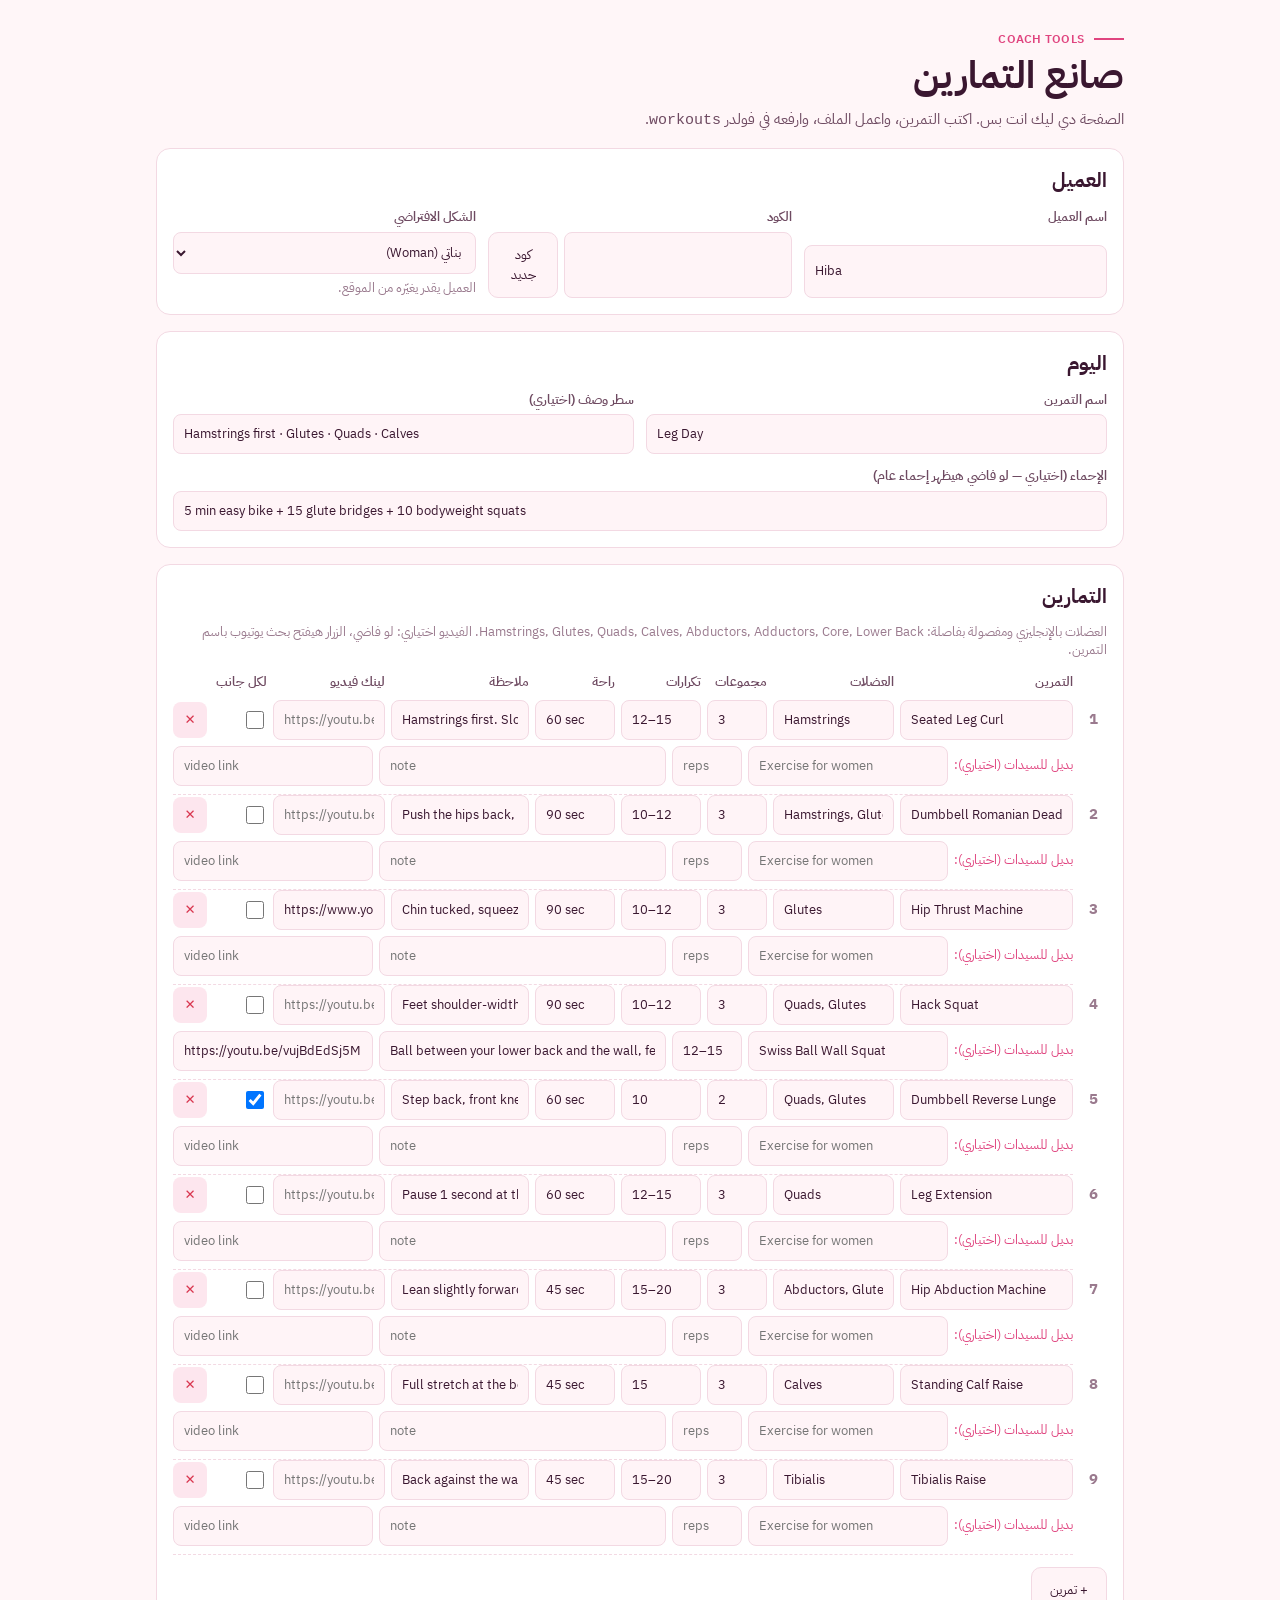
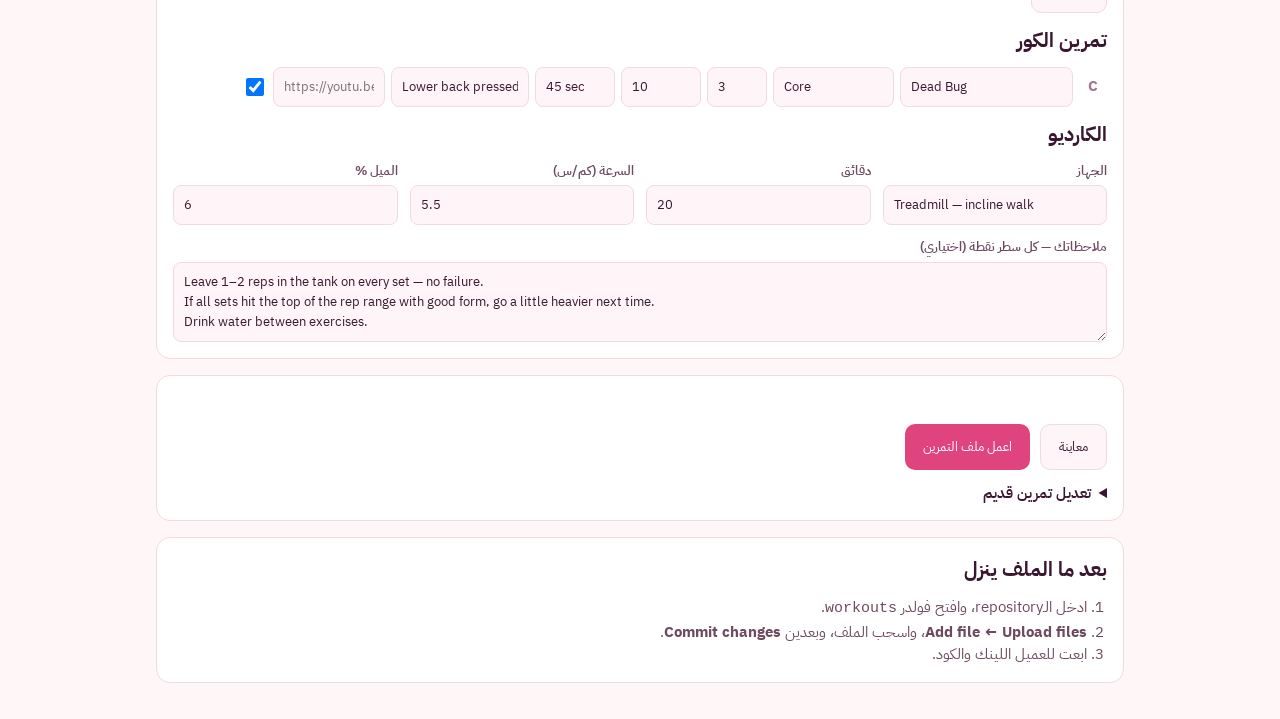
==== admin.html @ 8430bafe "Add files via upload" ====
<!DOCTYPE html>
<html lang="ar" dir="rtl" data-g="m">
<head>
<meta charset="utf-8">
<meta name="viewport" content="width=device-width, initial-scale=1">
<meta name="robots" content="noindex, nofollow">
<title>Workout Maker</title>
<link rel="icon" type="image/png" href="assets/favicon.png">
<link rel="preconnect" href="https://fonts.googleapis.com">
<link rel="preconnect" href="https://fonts.gstatic.com" crossorigin>
<link href="https://fonts.googleapis.com/css2?family=Barlow+Condensed:wght@600;700&family=IBM+Plex+Sans:wght@400;500;600;700&family=IBM+Plex+Mono:wght@500;600&family=IBM+Plex+Sans+Arabic:wght@400;600;700&family=Poppins:wght@400;600;700;800&display=swap" rel="stylesheet">
<link rel="stylesheet" href="assets/style.css?v=4">
<style>
  body{-webkit-user-select:auto;user-select:auto;font-family:"IBM Plex Sans Arabic",var(--body)}
  .adm{max-width:1000px;margin:0 auto;padding:24px 16px 40px;display:grid;gap:16px}
  .adm h1{font-size:38px;font-family:"IBM Plex Sans Arabic",sans-serif}
  .box{background:var(--card);border:1px solid var(--line);border-radius:14px;padding:16px;display:grid;gap:12px}
  .box h2{font-size:20px;font-family:"IBM Plex Sans Arabic",sans-serif;text-transform:none}
  .grid{display:grid;grid-template-columns:repeat(auto-fit,minmax(200px,1fr));gap:12px}
  .row{display:grid;gap:5px}
  .row label,.th{font-weight:600;font-size:13px;color:var(--ink2)}
  input,select,textarea{font:14px/1.4 inherit;font-family:inherit;padding:9px 10px;border:1px solid var(--line);border-radius:8px;background:var(--card2);color:var(--ink);width:100%;min-width:0}
  .ltr{direction:ltr;text-align:left}
  .mono{font-family:"IBM Plex Mono",monospace;letter-spacing:.05em}
  .tbl{display:grid;gap:8px;overflow-x:auto}
  .er{display:grid;grid-template-columns:28px 2fr 1.4fr 60px 80px 80px 1.6fr 1.3fr 54px 34px;gap:6px;align-items:center;min-width:920px}
  .er .alt{grid-column:2 / -1;display:grid;grid-template-columns:auto 1.4fr 70px 2fr 1.4fr;gap:6px;align-items:center;font-size:12.5px;color:var(--accent);padding-bottom:8px;border-bottom:1px dashed var(--line)}
  .er .n{font-weight:700;color:var(--muted);text-align:center}
  .er input[type=checkbox]{width:18px;height:18px}
  .del{border:0;background:var(--soft);color:var(--bad);border-radius:8px;height:36px;cursor:pointer;font-weight:700}
  .btn{border:0;border-radius:10px;background:var(--accent);color:#fff;font:700 15px/1 inherit;font-family:inherit;padding:12px 18px;cursor:pointer}
  .btn.alt{background:var(--card2);color:var(--ink);border:1px solid var(--line)}
  .btns{display:flex;flex-wrap:wrap;gap:10px}
  .out{background:var(--soft);border-radius:10px;padding:14px;display:none;gap:6px}
  .out code{font-family:"IBM Plex Mono",monospace;direction:ltr;display:inline-block;background:var(--card);padding:2px 8px;border-radius:5px}
  .err{color:var(--bad);font-weight:600;min-height:20px}
  ol{margin:0;padding-inline-start:20px;color:var(--ink2)}
  small{color:var(--muted)}
</style>
</head>
<body>
<div class="adm">
  <div><span class="role">Coach tools</span><h1>صانع التمارين</h1><p style="margin:4px 0 0;color:var(--ink2)">الصفحة دي ليك انت بس. اكتب التمرين، واعمل الملف، وارفعه في فولدر <code class="ltr">workouts</code>.</p></div>

  <div class="box">
    <h2>العميل</h2>
    <div class="grid">
      <div class="row"><label for="client">اسم العميل</label><input id="client" class="ltr" value="Hiba"></div>
      <div class="row"><label for="code">الكود</label><div style="display:flex;gap:6px"><input id="code" class="ltr mono"><button class="btn alt" id="gen" type="button">كود جديد</button></div></div>
      <div class="row"><label for="gender">الشكل الافتراضي</label><select id="gender"><option value="f">بناتي (Woman)</option><option value="m">رجالي (Man)</option></select><small>العميل يقدر يغيّره من الموقع.</small></div>
    </div>
  </div>

  <div class="box">
    <h2>اليوم</h2>
    <div class="grid">
      <div class="row"><label for="title">اسم التمرين</label><input id="title" class="ltr" value="Leg Day"></div>
      <div class="row"><label for="subtitle">سطر وصف (اختياري)</label><input id="subtitle" class="ltr" value="Hamstrings first · Glutes · Quads · Calves"></div>
    </div>
    <div class="row"><label for="warmup">الإحماء (اختياري — لو فاضي هيظهر إحماء عام)</label><input id="warmup" class="ltr" value="5 min easy bike + 15 glute bridges + 10 bodyweight squats"></div>
  </div>

  <div class="box">
    <h2>التمارين</h2>
    <small>العضلات بالإنجليزي ومفصولة بفاصلة: Hamstrings, Glutes, Quads, Calves, Abductors, Adductors, Core, Lower Back. الفيديو اختياري: لو فاضي، الزرار هيفتح بحث يوتيوب باسم التمرين.</small>
    <div class="tbl">
      <div class="er th"><span></span><span>التمرين</span><span>العضلات</span><span>مجموعات</span><span>تكرارات</span><span>راحة</span><span>ملاحظة</span><span>لينك فيديو</span><span>لكل جانب</span><span></span></div>
      <div id="rows"></div>
    </div>
    <div><button class="btn alt" id="add" type="button">+ تمرين</button></div>
    <h2>تمرين الكور</h2>
    <div class="tbl"><div id="corerow"></div></div>
    <h2>الكارديو</h2>
    <div class="grid">
      <div class="row"><label for="cm">الجهاز</label><input id="cm" class="ltr" value="Treadmill — incline walk"></div>
      <div class="row"><label for="cmin">دقائق</label><input id="cmin" class="ltr" value="20"></div>
      <div class="row"><label for="cs">السرعة (كم/س)</label><input id="cs" class="ltr" value="5.5"></div>
      <div class="row"><label for="ci">الميل %</label><input id="ci" class="ltr" value="6"></div>
    </div>
    <div class="row"><label for="notes">ملاحظاتك — كل سطر نقطة (اختياري)</label><textarea id="notes" rows="3" class="ltr">Leave 1–2 reps in the tank on every set — no failure.
If all sets hit the top of the rep range with good form, go a little heavier next time.
Drink water between exercises.</textarea></div>
  </div>

  <div class="box">
    <div class="err" id="err" role="alert"></div>
    <div class="btns"><button class="btn alt" id="preview" type="button">معاينة</button><button class="btn" id="make" type="button">اعمل ملف التمرين</button></div>
    <div class="out" id="out"></div>
    <details><summary style="cursor:pointer;font-weight:600">تعديل تمرين قديم</summary>
      <div class="grid" style="margin-top:10px"><div class="row"><label for="oldcode">كود العميل</label><input id="oldcode" class="ltr mono"></div>
      <div class="row"><label for="oldfile">ملف التمرين (.json)</label><input type="file" id="oldfile" accept=".json"></div></div>
      <small>اختار الملف واكتب الكود، وهيتملا الفورم بالتمرين القديم.</small>
    </details>
  </div>

  <div class="box"><h2>بعد ما الملف ينزل</h2>
    <ol><li>ادخل الـrepository، وافتح فولدر <code class="ltr">workouts</code>.</li><li><b>Add file ← Upload files</b>، واسحب الملف، وبعدين <b>Commit changes</b>.</li><li>ابعت للعميل اللينك والكود.</li></ol></div>
</div>
<main id="workout" hidden></main>
<div id="restpill" hidden><span>Rest</span><b>1:00</b><button type="button">Skip</button></div>

<script src="assets/config.js?v=4"></script>
<script src="assets/i18n.js?v=4"></script>
<script src="assets/crypto.js?v=4"></script>
<script src="assets/anatomy.js?v=4"></script>
<script src="assets/workout.js?v=4"></script>
<script>
(function () {
  const $ = id => document.getElementById(id);
  const TEMPLATE = [
    ["Seated Leg Curl", "Hamstrings", 3, "12–15", "60 sec", "Hamstrings first. Slow 3-second lowering, toes pointed up.", "", false],
    ["Dumbbell Romanian Deadlift", "Hamstrings, Glutes", 3, "10–12", "90 sec", "Push the hips back, dumbbells close to the legs, back flat.", "", false],
    ["Hip Thrust Machine", "Glutes", 3, "10–12", "90 sec", "Chin tucked, squeeze the glutes 2 seconds at the top.", "https://www.youtube.com/shorts/CO3V68I7CbE?feature=share", false],
    ["Hack Squat", "Quads, Glutes", 3, "10–12", "90 sec", "Feet shoulder-width, go as deep as you control. (Replaces the leg press.)", "", false, ["Swiss Ball Wall Squat", "12–15", "Ball between your lower back and the wall, feet a little forward. Sit down to knee level, push up through the heels.", "https://youtu.be/vujBdEdSj5M"]],
    ["Dumbbell Reverse Lunge", "Quads, Glutes", 2, "10", "60 sec", "Step back, front knee over the foot. Reps per leg.", "", true],
    ["Leg Extension", "Quads", 3, "12–15", "60 sec", "Pause 1 second at the top.", "", false],
    ["Hip Abduction Machine", "Abductors, Glutes", 3, "15–20", "45 sec", "Lean slightly forward, push the knees out and hold 1 second.", "", false],
    ["Standing Calf Raise", "Calves", 3, "15", "45 sec", "Full stretch at the bottom, pause at the top.", "", false],
    ["Tibialis Raise", "Tibialis", 3, "15–20", "45 sec", "Back against the wall, heels about a foot forward. Lift the toes as high as you can, lower slowly.", "", false]
  ];
  const CORE = ["Dead Bug", "Core", 3, "10", "45 sec", "Lower back pressed into the floor. Reps per side.", "", true];
  const rowHTML = (r, i, core) => `<div class="er" data-core="${core ? 1 : 0}"><span class="n">${core ? "C" : i + 1}</span>
    <input class="ltr f-name" value="${r[0] || ""}" placeholder="Exercise"><input class="ltr f-mus" value="${r[1] || ""}" placeholder="Hamstrings">
    <input class="ltr f-sets" value="${r[2] || ""}"><input class="ltr f-reps" value="${r[3] || ""}"><input class="ltr f-rest" value="${r[4] || ""}">
    <input class="ltr f-note" value="${(r[5] || "").replace(/"/g, "&quot;")}"><input class="ltr f-vid" value="${r[6] || ""}" placeholder="https://youtu.be/…">
    <input type="checkbox" class="f-side" ${r[7] ? "checked" : ""}>${core ? "<span></span>" : `<button class="del" type="button" aria-label="حذف">✕</button>`}
    ${core ? "" : `<div class="alt"><span>بديل للسيدات (اختياري):</span><input class="ltr a-name" value="${(r[8] && r[8][0]) || ""}" placeholder="Exercise for women"><input class="ltr a-reps" value="${(r[8] && r[8][1]) || ""}" placeholder="reps"><input class="ltr a-note" value="${((r[8] && r[8][2]) || "").replace(/"/g, "&quot;")}" placeholder="note"><input class="ltr a-vid" value="${(r[8] && r[8][3]) || ""}" placeholder="video link"></div>`}</div>`;
  function fill(rows, core) {
    $("rows").innerHTML = rows.map((r, i) => rowHTML(r, i)).join("");
    $("corerow").innerHTML = rowHTML(core, 0, true);
    renum();
  }
  function renum() { [...$("rows").children].forEach((el, i) => el.querySelector(".n").textContent = i + 1); }
  $("rows").addEventListener("click", e => { if (e.target.classList.contains("del")) { e.target.closest(".er").remove(); renum(); } });
  $("add").addEventListener("click", () => { $("rows").insertAdjacentHTML("beforeend", rowHTML(["", "", 3, "10–12", "60 sec", "", "", false], 0)); renum(); });
  const readRow = el => ({ name: el.querySelector(".f-name").value.trim(), muscles: el.querySelector(".f-mus").value.split(",").map(s => s.trim()).filter(Boolean),
    sets: +el.querySelector(".f-sets").value || 0, reps: el.querySelector(".f-reps").value.trim(), rest: el.querySelector(".f-rest").value.trim(),
    note: el.querySelector(".f-note").value.trim(), video: el.querySelector(".f-vid").value.trim(), perSide: el.querySelector(".f-side").checked,
    ...(el.querySelector(".a-name") && el.querySelector(".a-name").value.trim() ? { alt: { f: { name: el.querySelector(".a-name").value.trim(), reps: el.querySelector(".a-reps").value.trim(),
      note: el.querySelector(".a-note").value.trim(), video: el.querySelector(".a-vid").value.trim() } } } : {}) });
  function build() {
    const ex = [...$("rows").children].map(readRow).filter(e => e.name);
    const c = readRow($("corerow").firstElementChild);
    if (!$("client").value.trim()) { $("err").textContent = "اكتب اسم العميل."; return null; }
    if (!ex.length) { $("err").textContent = "ضيف تمرين واحد على الأقل."; return null; }
    $("err").textContent = "";
    return { client: $("client").value.trim(), gender: $("gender").value, title: $("title").value.trim(), subtitle: $("subtitle").value.trim(), warmup: $("warmup").value.trim(),
      exercises: ex, core: c.name ? c : null,
      cardio: $("cmin").value.trim() ? { machine: $("cm").value.trim(), minutes: $("cmin").value.trim(), speed: $("cs").value.trim(), incline: $("ci").value.trim() } : null,
      notes: $("notes").value.split("\n").map(s => s.trim()).filter(Boolean), made: new Date().toISOString().slice(0, 10) };
  }
  $("gen").addEventListener("click", () => {
    const abc = "ABCDEFGHJKMNPQRSTUVWXYZ23456789", r = crypto.getRandomValues(new Uint8Array(6));
    const base = ($("client").value || "CLIENT").toUpperCase().replace(/[^A-Z0-9]/g, "").slice(0, 10) || "CLIENT";
    $("code").value = base + "-" + [...r].map(x => abc[x % abc.length]).join("");
  });
  $("gender").addEventListener("change", () => document.documentElement.dataset.g = $("gender").value);
  $("preview").addEventListener("click", () => { const W = build(); if (!W) return; const m = $("workout"); m.hidden = false;
    document.documentElement.dataset.g = W.gender;
    Workout.render(m, W, "preview-" + Date.now(), W.gender, () => { m.hidden = true; m.innerHTML = ""; window.scrollTo({ top: 0 }); }); m.scrollIntoView({ behavior: "smooth" }); });
  $("make").addEventListener("click", async () => {
    const W = build(); if (!W) return;
    const code = Vault.normCode($("code").value);
    if (code.length < 6) { $("err").textContent = "الكود لازم يكون 6 حروف/أرقام على الأقل. دوس «كود جديد»."; return; }
    $("code").value = code;
    const id = await Vault.reportId(code), file = await Vault.encryptReport(code, W);
    const a = document.createElement("a"); a.href = URL.createObjectURL(new Blob([JSON.stringify(file)], { type: "application/json" })); a.download = id + ".json";
    document.body.appendChild(a); a.click(); a.remove();
    $("out").style.display = "grid";
    $("out").innerHTML = `<b>الملف نزل: <code>${id}.json</code></b><span>ارفعه في فولدر <code>workouts</code>، وابعت لـ${W.client} الكود: <code>${code}</code></span>`;
  });
  $("oldfile").addEventListener("change", async () => {
    const f = $("oldfile").files[0], code = Vault.normCode($("oldcode").value); if (!f) return;
    try { const W = await Vault.decryptReport(code, JSON.parse(await f.text()));
      $("client").value = W.client; $("code").value = code; $("gender").value = W.gender || "f"; $("title").value = W.title || ""; $("subtitle").value = W.subtitle || ""; $("warmup").value = W.warmup || "";
      const toRow = e => [e.name, (e.muscles || []).join(", "), e.sets, e.reps, e.rest, e.note, e.video, e.perSide, e.alt && e.alt.f ? [e.alt.f.name, e.alt.f.reps, e.alt.f.note, e.alt.f.video] : null];
      fill(W.exercises.map(toRow), W.core ? toRow(W.core) : ["", "", "", "", "", "", "", false]);
      if (W.cardio) { $("cm").value = W.cardio.machine || ""; $("cmin").value = W.cardio.minutes || ""; $("cs").value = W.cardio.speed || ""; $("ci").value = W.cardio.incline || ""; }
      $("notes").value = (W.notes || []).join("\n"); $("err").textContent = "";
    } catch (e) { $("err").textContent = "الكود مش مطابق للملف ده."; }
  });
  fill(TEMPLATE, CORE);
  document.documentElement.dataset.g = $("gender").value;
})();
</script>
</body>
</html>
---- assets/style.css ----
/* Layout idea: phone-first gym companion. Two committed visual worlds chosen by the client:
   "m" = night-gym steel with an electric accent, "f" = soft blush with rose and lavender. */
[hidden]{display:none!important}
:root,[data-g="m"]{
  color-scheme: dark;
  --bg:#0a1019; --bg2:#101a29; --card:#131d2c; --card2:#182437; --ink:#eef2f7; --ink2:#b4c1d2; --muted:#7f90a6; --line:#24324a;
  --accent:#3b8cff; --accent2:#ff6b35; --accent-ink:#fff; --soft:#1b2a42; --good:#36d07a; --bad:#ff6b6b;
  --muscle:#ff5a36; --muscle2:#ffb36b; --sil:#22314a; --silline:#34476a;
  --radius:14px; --display:"Barlow Condensed","IBM Plex Sans Arabic","Noto Sans Devanagari","Arial Narrow",sans-serif;
  --body:"IBM Plex Sans","IBM Plex Sans Arabic","Noto Sans Devanagari",system-ui,sans-serif; --dispw:700; --disptr:uppercase;
  --hero:radial-gradient(900px 420px at 90% -10%,#1d3f73 0%,transparent 60%),linear-gradient(180deg,#0b1626,#0f1d33);
}
[data-g="f"]{
  color-scheme: light;
  --bg:#fff6f8; --bg2:#ffeef3; --card:#ffffff; --card2:#fff4f7; --ink:#3a1730; --ink2:#6e4a61; --muted:#9a7a8e; --line:#f3d9e3;
  --accent:#e0447f; --accent2:#8f63ec; --accent-ink:#fff; --soft:#fde6ee; --good:#1f9d5b; --bad:#d9364f;
  --muscle:#ec4f8b; --muscle2:#b48cff; --sil:#f6dfe8; --silline:#eac3d3;
  --radius:22px; --display:"Poppins","IBM Plex Sans Arabic","Noto Sans Devanagari",sans-serif;
  --body:"Poppins","IBM Plex Sans Arabic","Noto Sans Devanagari",system-ui,sans-serif; --dispw:700; --disptr:none;
  --hero:radial-gradient(700px 360px at 92% -20%,#ffd1e2 0%,transparent 62%),radial-gradient(600px 300px at 0% 120%,#e9dcff 0%,transparent 60%),linear-gradient(180deg,#fff0f5,#fff7fa);
}
*{box-sizing:border-box}
html,body{margin:0}
body{background:var(--bg);color:var(--ink);font:15px/1.5 var(--body);-webkit-font-smoothing:antialiased;-webkit-user-select:none;user-select:none;-webkit-touch-callout:none;transition:background .3s,color .3s}
input{-webkit-user-select:text;user-select:text}
h1,h2,h3{font-family:var(--display);margin:0;text-wrap:balance}
button{font-family:inherit}
button:focus-visible,a:focus-visible,input:focus-visible{outline:2px solid var(--accent);outline-offset:2px}
html[lang="ar"] body{font-family:"IBM Plex Sans Arabic",var(--body)}
html[lang="hi"] body{font-family:"Noto Sans Devanagari",var(--body)}
html[lang="ar"] h1:not(.word),html[lang="ar"] h2,html[lang="ar"] h3{font-family:"IBM Plex Sans Arabic",sans-serif;text-transform:none}
html[lang="hi"] h1:not(.word),html[lang="hi"] h2,html[lang="hi"] h3{font-family:"Noto Sans Devanagari",sans-serif;text-transform:none}
@media print{body *{display:none!important}}

/* ---------- top band ---------- */
.band{background:var(--hero);position:relative;overflow:hidden}
[data-g="m"] .band::before{content:"";position:absolute;inset:0;background:repeating-linear-gradient(115deg,transparent 0 46px,rgba(255,255,255,.025) 46px 48px);pointer-events:none}
[data-g="f"] .band::before{content:"";position:absolute;inset:0;background-image:radial-gradient(circle at 1px 1px,rgba(224,68,127,.12) 1.2px,transparent 0);background-size:22px 22px;pointer-events:none}
.bar-top{position:relative;max-width:1100px;margin:0 auto;padding:14px 18px 0;display:flex;justify-content:space-between;align-items:center;gap:10px;z-index:30}
.pills{display:flex;gap:8px;align-items:center}
.pill{display:inline-flex;align-items:center;gap:7px;border:1px solid var(--line);background:color-mix(in srgb,var(--card) 70%,transparent);color:var(--ink);border-radius:999px;padding:8px 12px;font:600 13px/1 var(--body);cursor:pointer}
.langwrap{position:relative}
.langmenu{position:absolute;inset-inline-end:0;top:calc(100% + 8px);min-width:170px;background:var(--card);border:1px solid var(--line);border-radius:12px;box-shadow:0 14px 40px rgba(0,0,0,.25);padding:6px;display:grid;gap:2px}
.langmenu button{border:0;background:transparent;text-align:start;padding:10px 12px;border-radius:8px;font:500 15px/1.2 var(--body);color:var(--ink);cursor:pointer}
.langmenu button:hover,.langmenu button:focus-visible{background:var(--soft);outline:none}
.langmenu button[aria-checked="true"]{color:var(--accent);font-weight:700}
.band-in{position:relative;max-width:1100px;margin:0 auto;padding:22px 18px 34px;display:grid;grid-template-columns:1fr 1fr;gap:30px;align-items:center}
.band-in>*{min-width:0}
.role{display:inline-flex;align-items:center;gap:10px;font:600 12px/1 "IBM Plex Mono",monospace;letter-spacing:.3em;text-transform:uppercase;color:var(--accent)}
.role::before{content:"";width:30px;height:2px;background:var(--accent)}
.word{font-family:"Barlow Condensed","Arial Narrow",sans-serif;font-weight:700;line-height:.84;text-transform:uppercase;font-size:clamp(58px,10vw,118px);margin:8px 0 10px}
[data-g="f"] .word{font-family:"Poppins",sans-serif;font-weight:800;line-height:.9;font-size:clamp(46px,8vw,96px);letter-spacing:-.02em}
.word .solid{display:block;color:var(--ink)}
.word .outline{display:block;color:transparent;-webkit-text-stroke:2px var(--accent)}
[data-g="f"] .word .outline{-webkit-text-stroke:0;background:linear-gradient(90deg,var(--accent),var(--accent2));-webkit-background-clip:text;background-clip:text}
.tagline{color:var(--ink2);margin:0 0 14px;max-width:40ch}
.contact{display:flex;flex-wrap:wrap;gap:8px}
.contact a{display:inline-flex;align-items:center;gap:8px;padding:9px 14px;border-radius:999px;text-decoration:none;font:600 13.5px/1 var(--body);color:var(--ink);border:1px solid var(--line);background:color-mix(in srgb,var(--card) 60%,transparent)}
.contact .wa svg{color:#25d366}.contact .ig svg{color:#e1306c}

/* ---------- panel: gender (step 1) then code (step 2) ---------- */
.panel{background:color-mix(in srgb,var(--card) 88%,transparent);border:1px solid var(--line);border-radius:calc(var(--radius) + 4px);padding:20px;display:grid;gap:12px;grid-template-columns:minmax(0,1fr);box-shadow:0 18px 50px rgba(0,0,0,.12);backdrop-filter:blur(6px)}
.panel h2{font-size:26px;font-weight:var(--dispw);text-transform:var(--disptr)}
.panel p{margin:0;color:var(--ink2);font-size:14px}
.step{display:none}.step.on{display:grid;gap:12px}
.stepno{font:600 11.5px/1 "IBM Plex Mono",monospace;letter-spacing:.14em;text-transform:uppercase;color:var(--accent)}
html[lang="ar"] .stepno,html[lang="hi"] .stepno{letter-spacing:0;font-family:inherit}
.stephead{display:flex;justify-content:space-between;align-items:center;gap:8px;flex-wrap:wrap}
.chg{display:inline-flex;align-items:center;gap:6px;border:1px solid var(--line);background:var(--card2);color:var(--ink);border-radius:999px;padding:6px 11px;font:600 12.5px/1 var(--body);cursor:pointer}
.chg svg{color:var(--accent)}
.gpick{display:grid;grid-template-columns:1fr 1fr;gap:10px}
.gbtn{display:grid;justify-items:center;gap:6px;padding:16px 10px;border-radius:var(--radius);border:2px solid var(--line);background:var(--card2);color:var(--ink);font:700 16px/1 var(--body);cursor:pointer;transition:transform .15s,border-color .15s}
.gbtn svg{width:46px;height:46px}
.gbtn:hover{transform:translateY(-2px)}
.gbtn[aria-pressed="true"]{border-color:var(--accent);background:var(--soft)}
.gbtn.m svg{color:#3b8cff}.gbtn.f svg{color:#e0447f}
.search{display:flex;gap:8px;background:#fff;border-radius:12px;padding:6px;box-shadow:0 8px 24px rgba(0,0,0,.15);border:1px solid var(--line)}
.search input{flex:1;min-width:0;width:100%;border:0;outline:0;font:600 18px/1 "IBM Plex Mono",monospace;letter-spacing:.1em;text-transform:uppercase;padding:12px;color:#14111a;background:transparent}
.search input::placeholder{color:#9aa4b2;letter-spacing:.04em;font-weight:500;text-transform:none;font-family:var(--body);font-size:15px}
.search button{border:0;border-radius:9px;background:var(--accent);color:var(--accent-ink);font:700 15px/1 var(--body);padding:0 18px;cursor:pointer;display:inline-flex;align-items:center;gap:8px;white-space:nowrap}
[data-g="f"] .search button{background:linear-gradient(90deg,var(--accent),var(--accent2));border-radius:999px}
[data-g="f"] .search{border-radius:999px}
.search button[disabled]{opacity:.7}
.msg{min-height:20px;font-size:13.5px;color:var(--bad)}
.msg.ok{color:var(--good)}
.legal{display:flex;gap:10px;font-size:12px;color:var(--muted);border-top:1px dashed var(--line);padding-top:10px}

/* ---------- anatomy ---------- */
.anat{display:block;height:auto;overflow:visible}
.anat .sil path{fill:var(--sil);stroke:var(--silline);stroke-width:1.2}
.anat .mz path,.anat .mz rect{fill:color-mix(in srgb,var(--silline) 70%,var(--sil));stroke:var(--bg);stroke-width:1.4}
.anat .mz.on path,.anat .mz.on rect{fill:var(--muscle);filter:drop-shadow(0 0 6px color-mix(in srgb,var(--muscle) 55%,transparent))}
.anat .vlab{font:700 9px/1 "IBM Plex Mono",monospace;letter-spacing:.2em;fill:var(--muted);text-anchor:middle}
.anat.lg .mz.on path,.anat.lg .mz.on rect{animation:pulse 2.4s ease-in-out infinite}
@keyframes pulse{0%,100%{opacity:1}50%{opacity:.7}}
@media (prefers-reduced-motion:reduce){.anat .mz.on path,.anat .mz.on rect{animation:none}}

/* ---------- workout ---------- */
.wwrap{max-width:760px;margin:0 auto;padding:18px 16px 60px;display:grid;gap:14px}
.wtop{display:flex}
.ghost{border:1px solid var(--line);background:var(--card);color:var(--ink);border-radius:999px;padding:8px 14px;font:600 13px/1 var(--body);cursor:pointer}
.whero{background:var(--hero);border:1px solid var(--line);border-radius:calc(var(--radius) + 4px);padding:20px;display:grid;grid-template-columns:1.2fr 1fr;gap:12px;align-items:center;overflow:hidden}
.eyebrow{font:600 12px/1 "IBM Plex Mono",monospace;letter-spacing:.16em;text-transform:uppercase;color:var(--accent)}
html[lang="ar"] .eyebrow,html[lang="hi"] .eyebrow,html[lang="ar"] .role,html[lang="hi"] .role{letter-spacing:.02em;font-family:inherit}
.whero h1{font-size:clamp(40px,8vw,64px);font-weight:var(--dispw);text-transform:var(--disptr);line-height:.95;margin:8px 0 6px}
[data-g="f"] .whero h1{background:linear-gradient(90deg,var(--accent),var(--accent2));-webkit-background-clip:text;background-clip:text;color:transparent}
.wsub{margin:0 0 10px;color:var(--ink2)}
.tg{display:grid;gap:6px}.tg>span{font-size:12px;color:var(--muted);font-weight:600}
.chips{display:flex;flex-wrap:wrap;gap:6px}
.mchip{font:600 12px/1 var(--body);padding:6px 10px;border-radius:999px;background:color-mix(in srgb,var(--muscle) 16%,transparent);color:var(--muscle);border:1px solid color-mix(in srgb,var(--muscle) 35%,transparent)}
[data-g="m"] .mchip{color:#ff9a76}
.whero-fig{display:flex;justify-content:center;gap:2px}
.whero-fig .anat{width:120px}
.prog{position:sticky;top:0;z-index:15;background:color-mix(in srgb,var(--bg) 92%,transparent);backdrop-filter:blur(8px);padding:10px 2px;display:grid;gap:6px}
.prog .bar{height:10px;border-radius:99px;background:var(--line);overflow:hidden}
.prog .bar i{display:block;height:100%;width:0;border-radius:99px;background:linear-gradient(90deg,var(--accent),var(--accent2));transition:width .3s}
.prog span{font:600 13px/1 var(--body);color:var(--ink2)}
.prog.full span{color:var(--good)}
.warm{display:flex;gap:12px;align-items:flex-start;background:var(--card);border:1px solid var(--line);border-radius:var(--radius);padding:14px 16px}
.warm h3{font-size:19px}.warm p{margin:2px 0 0;color:var(--ink2);font-size:14px}
.wic{font-size:26px;line-height:1}
.exlist{display:grid;gap:14px}
.ex{background:var(--card);border:1px solid var(--line);border-radius:var(--radius);padding:16px;display:grid;gap:12px;position:relative;overflow:hidden}
[data-g="f"] .ex{box-shadow:0 10px 30px rgba(224,68,127,.08)}
.ex.corecard{border-color:color-mix(in srgb,var(--accent2) 45%,var(--line))}
.exhead{display:grid;grid-template-columns:auto 1fr auto;gap:12px;align-items:center}
.exnum{font:700 40px/1 var(--display);color:transparent;-webkit-text-stroke:1.5px var(--accent);min-width:48px}
[data-g="f"] .exnum{-webkit-text-stroke:0;color:var(--accent);opacity:.9;font-size:34px}
.exkind{font:600 11px/1 "IBM Plex Mono",monospace;letter-spacing:.14em;text-transform:uppercase;color:var(--muted)}
html[lang="ar"] .exkind,html[lang="hi"] .exkind{letter-spacing:0;font-family:inherit}
.ex h3{font-size:22px;font-weight:var(--dispw);text-transform:var(--disptr);margin:4px 0 6px;line-height:1.1}
[data-g="f"] .ex h3{font-size:19px}
.exfig{display:flex;gap:0}
.exfig .anat{width:54px}
.badges{display:flex;flex-wrap:wrap;gap:8px;align-items:center}
.bd{display:inline-flex;align-items:baseline;gap:6px;background:var(--card2);border:1px solid var(--line);border-radius:10px;padding:7px 10px;font-size:12.5px;color:var(--ink2)}
.bd b{font:700 17px/1 var(--display);color:var(--ink)}
.vid{display:inline-flex;align-items:center;gap:6px;text-decoration:none;font:700 13px/1 var(--body);color:var(--ink);background:var(--card2);border:1px solid var(--line);border-radius:10px;padding:7px 12px;margin-inline-start:auto}
.cue{margin:0;font-size:13.5px;color:var(--ink2);border-inline-start:3px solid var(--accent);padding-inline-start:10px}
.lastline{margin:0;font-size:13px;color:var(--muted)}
.lastline b{color:var(--accent);font-weight:700}
.sets{display:grid;gap:8px}
.srow{display:grid;grid-template-columns:28px 1fr auto 1fr 44px;gap:8px;align-items:center;padding:6px;border-radius:12px;background:var(--card2);border:1px solid transparent;transition:background .2s,border-color .2s}
.srow.done{border-color:color-mix(in srgb,var(--good) 55%,transparent);background:color-mix(in srgb,var(--good) 10%,var(--card2))}
.sn{font:700 15px/1 var(--display);color:var(--muted);text-align:center}
.fld{display:flex;align-items:center;gap:6px;background:var(--card);border:1px solid var(--line);border-radius:10px;padding:0 10px}
.fld input{width:100%;min-width:0;border:0;outline:0;background:transparent;color:var(--ink);font:700 18px/1 var(--body);padding:10px 0;text-align:center}
.fld input::placeholder{color:var(--muted);font-weight:500;opacity:.8}
.fld em{font-style:normal;font-size:11.5px;color:var(--muted)}
.x{color:var(--muted)}
.tick{width:44px;height:44px;border-radius:12px;border:2px solid var(--line);background:var(--card);color:transparent;cursor:pointer;display:grid;place-items:center;transition:all .15s}
.tick[aria-pressed="true"]{background:var(--good);border-color:var(--good);color:#fff}
.exfoot{display:flex;justify-content:space-between;align-items:center;gap:8px;flex-wrap:wrap}
.restbtn{border:1px dashed var(--line);background:transparent;color:var(--ink2);border-radius:999px;padding:7px 12px;font:600 13px/1 var(--body);cursor:pointer}
.cmp{font:700 13px/1 var(--body)}.cmp.up{color:var(--good)}.cmp.down{color:var(--bad)}.cmp.eq{color:var(--muted)}
.cardio{position:relative;overflow:hidden;border-radius:var(--radius);padding:18px;display:grid;gap:12px;color:#fff;background:linear-gradient(120deg,#1a2e4f,#ff6b35 140%)}
[data-g="f"] .cardio{background:linear-gradient(120deg,#e0447f,#8f63ec)}
.cardio .exkind{color:rgba(255,255,255,.75)}
.cardio h3{font-size:24px;text-transform:var(--disptr)}
.cdhead{display:flex;justify-content:space-between;align-items:center;gap:10px}
.cdstats{display:flex;gap:10px;flex-wrap:wrap;position:relative;z-index:1}
.cdstats div{background:rgba(255,255,255,.14);border:1px solid rgba(255,255,255,.22);border-radius:12px;padding:10px 14px;display:grid;min-width:92px}
.cdstats b{font:700 32px/1 "Barlow Condensed",sans-serif}
.cdstats span{font-size:12px;opacity:.85}.cdstats em{font-style:normal;font-size:11px;opacity:.7;text-transform:uppercase;letter-spacing:.08em}
.tread{position:absolute;inset-inline-end:14px;bottom:10px;width:120px;color:rgba(255,255,255,.22);opacity:.6}
.tick.big{flex:none;width:52px;height:52px;border-color:rgba(255,255,255,.5);background:rgba(255,255,255,.12)}
.cardio.done{outline:3px solid var(--good)}
.cnotes{background:var(--card);border:1px solid var(--line);border-radius:var(--radius);padding:14px 16px}
.cnotes ul{margin:6px 0 0;padding-inline-start:18px;color:var(--ink2)}
.savebar{display:grid;gap:8px}
.savebtn{border:0;border-radius:14px;padding:16px;font:700 17px/1 var(--body);color:var(--accent-ink);background:linear-gradient(90deg,var(--accent),var(--accent2));cursor:pointer;box-shadow:0 12px 28px color-mix(in srgb,var(--accent) 35%,transparent)}
[data-g="f"] .savebtn{border-radius:999px}
.smsg{margin:0;text-align:center;font-size:13.5px;color:var(--muted)}.smsg.ok{color:var(--good);font-weight:600}
.devnote{margin:0;text-align:center;font-size:12px;color:var(--muted)}
.hist{background:var(--card);border:1px solid var(--line);border-radius:var(--radius);padding:14px 16px}
.hist h3{font-size:18px}.hist ul{list-style:none;margin:8px 0 0;padding:0;display:grid;gap:6px}
.hist li{display:flex;justify-content:space-between;font-size:14px;border-bottom:1px solid var(--line);padding-bottom:6px;color:var(--ink2)}
.hist p{margin:6px 0 0;color:var(--muted);font-size:13.5px}
#restpill{position:fixed;left:50%;bottom:18px;transform:translateX(-50%);z-index:40;display:flex;align-items:center;gap:12px;padding:10px 12px 10px 16px;border-radius:999px;color:#fff;
  background:conic-gradient(var(--accent2) var(--p,0%),var(--accent) 0);box-shadow:0 12px 30px rgba(0,0,0,.3);font:600 14px/1 var(--body)}
#restpill b{font:700 24px/1 "Barlow Condensed",sans-serif;min-width:52px;text-align:center}
#restpill button{border:0;background:rgba(255,255,255,.22);color:#fff;border-radius:999px;padding:7px 12px;font:700 12.5px/1 var(--body);cursor:pointer}
#restpill.ding{animation:ding .4s ease-in-out 3}
@keyframes ding{50%{transform:translateX(-50%) scale(1.08)}}
body.party .savebtn{animation:pop .5s 2}
@keyframes pop{50%{transform:scale(1.04)}}
.sitefoot{max-width:1100px;margin:0 auto;padding:18px;display:flex;flex-wrap:wrap;justify-content:space-between;gap:8px;color:var(--muted);font-size:12.5px;border-top:1px solid var(--line)}
body.inwork .band-in{display:none}

@media (max-width:820px){.band-in{grid-template-columns:1fr}.whero{grid-template-columns:1fr}.whero-fig .anat{width:110px}}
@media (max-width:420px){.srow{grid-template-columns:22px 1fr auto 1fr 40px;gap:6px}.tick{width:40px;height:40px}.fld{padding:0 6px}.fld em{display:none}.search button span{display:none}.exfig .anat{width:44px}}
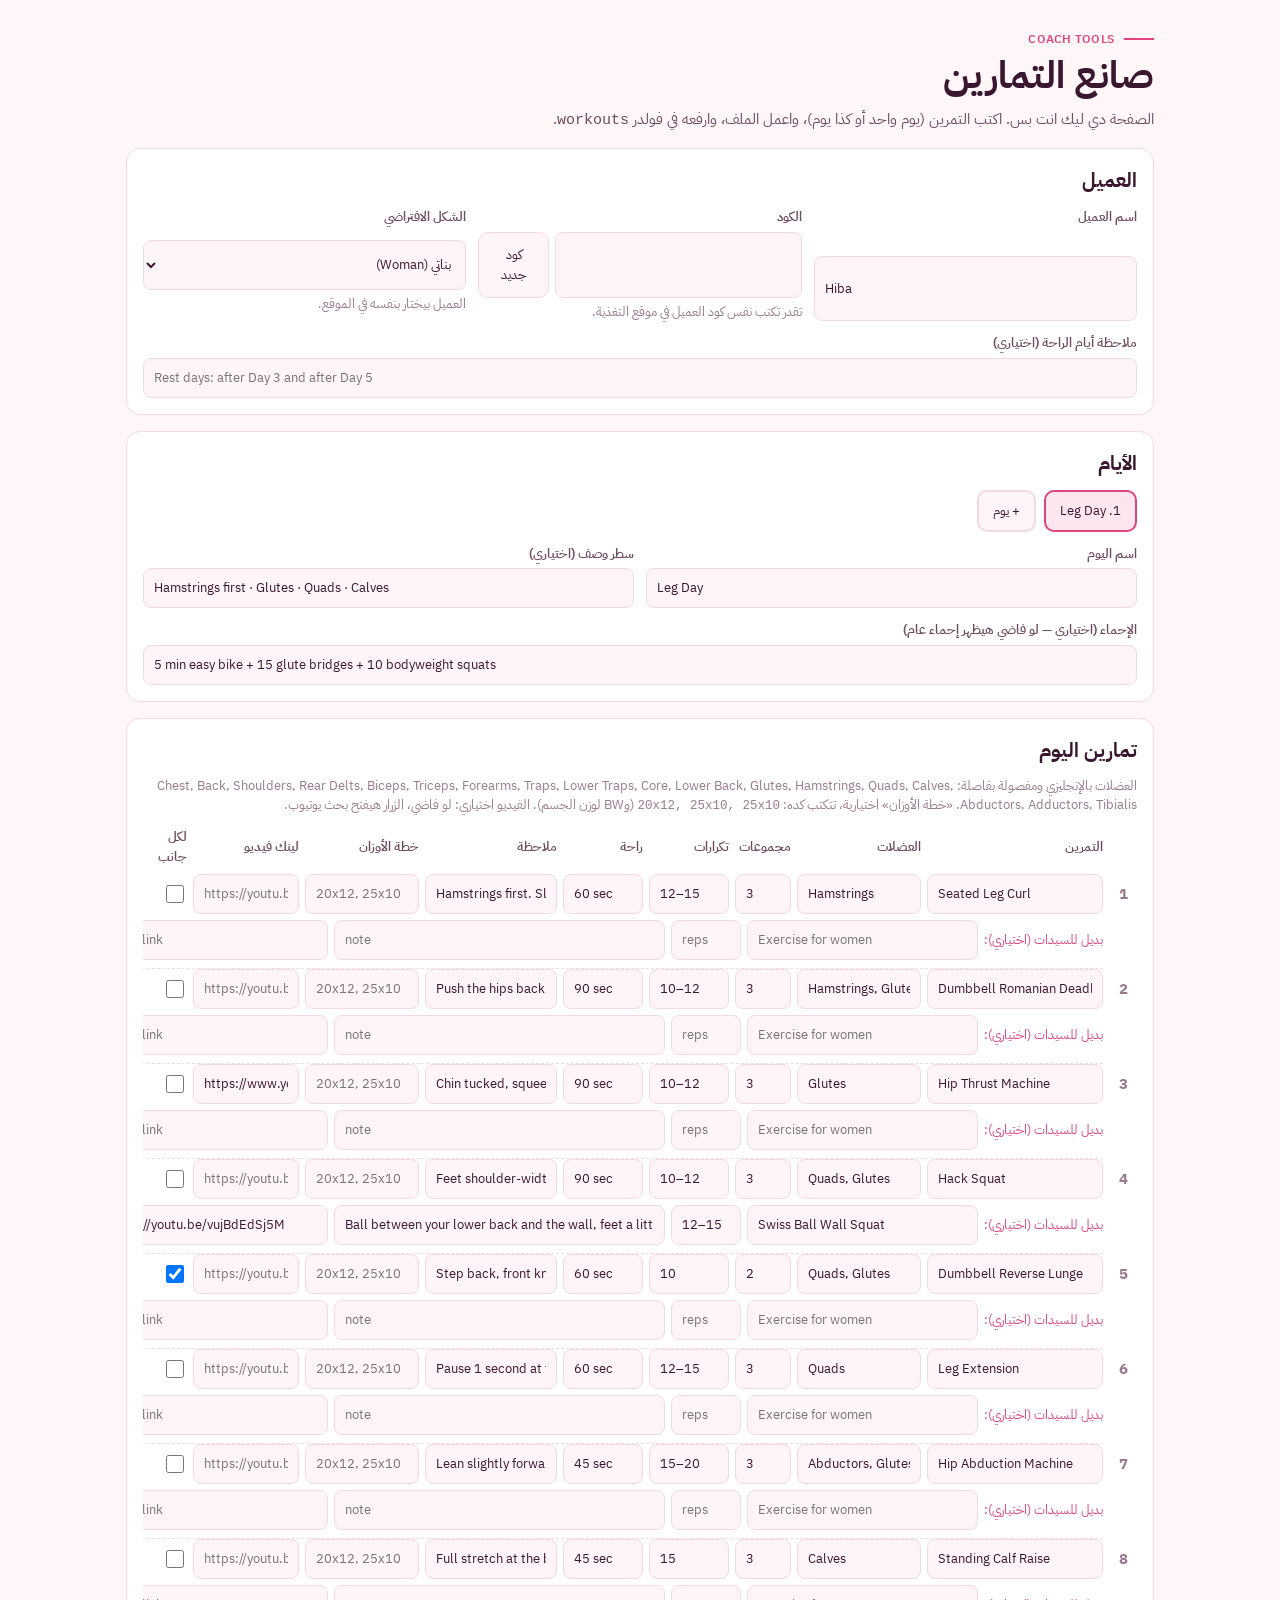
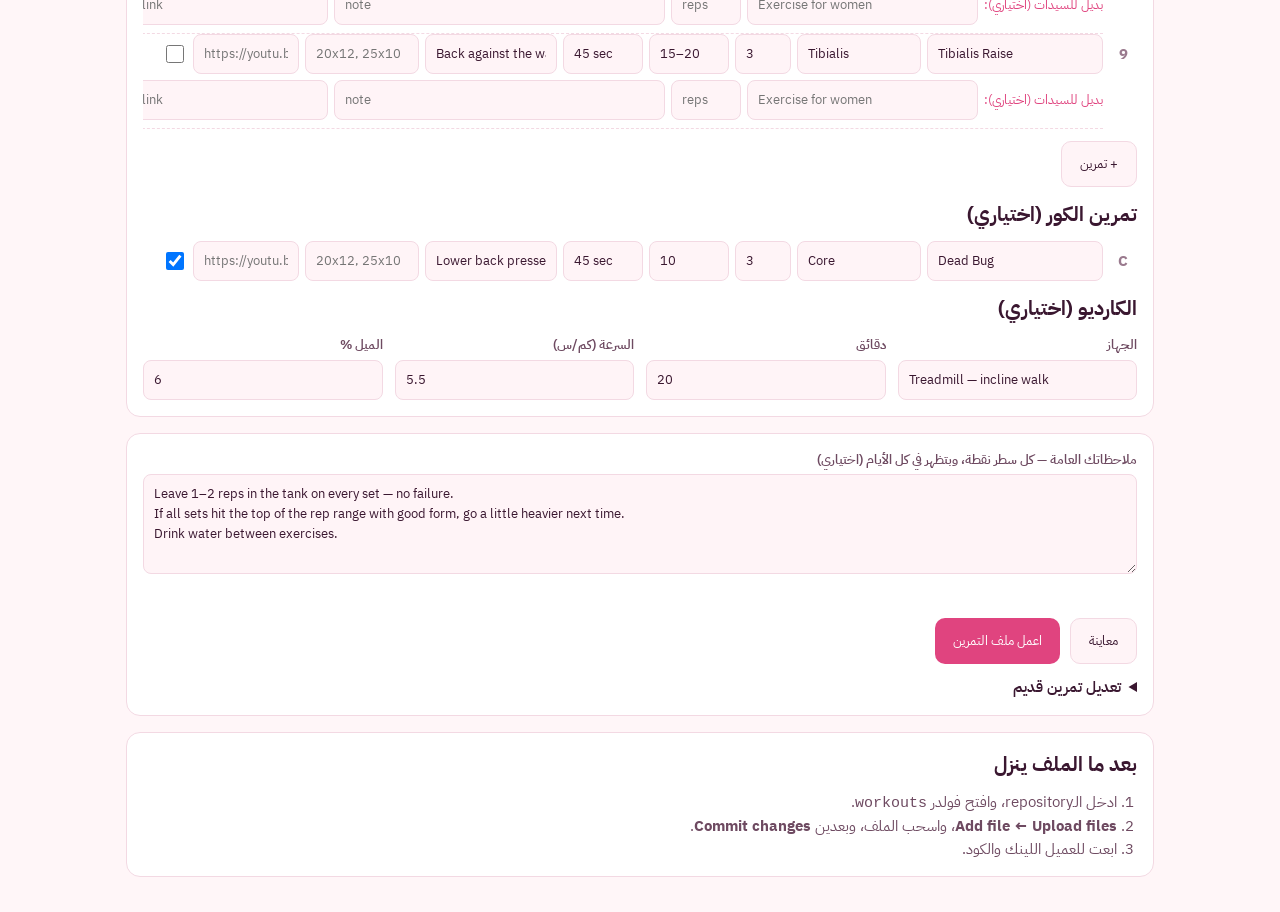
==== commit ad479973: "Add files via upload" ====
--- a/admin.html
+++ b/admin.html
@@ -9,10 +9,10 @@
 <link rel="preconnect" href="https://fonts.googleapis.com">
 <link rel="preconnect" href="https://fonts.gstatic.com" crossorigin>
 <link href="https://fonts.googleapis.com/css2?family=Barlow+Condensed:wght@600;700&family=IBM+Plex+Sans:wght@400;500;600;700&family=IBM+Plex+Mono:wght@500;600&family=IBM+Plex+Sans+Arabic:wght@400;600;700&family=Poppins:wght@400;600;700;800&display=swap" rel="stylesheet">
-<link rel="stylesheet" href="assets/style.css?v=4">
+<link rel="stylesheet" href="assets/style.css?v=7">
 <style>
   body{-webkit-user-select:auto;user-select:auto;font-family:"IBM Plex Sans Arabic",var(--body)}
-  .adm{max-width:1000px;margin:0 auto;padding:24px 16px 40px;display:grid;gap:16px}
+  .adm{max-width:1060px;margin:0 auto;padding:24px 16px 40px;display:grid;gap:16px}
   .adm h1{font-size:38px;font-family:"IBM Plex Sans Arabic",sans-serif}
   .box{background:var(--card);border:1px solid var(--line);border-radius:14px;padding:16px;display:grid;gap:12px}
   .box h2{font-size:20px;font-family:"IBM Plex Sans Arabic",sans-serif;text-transform:none}
@@ -23,7 +23,7 @@
   .ltr{direction:ltr;text-align:left}
   .mono{font-family:"IBM Plex Mono",monospace;letter-spacing:.05em}
   .tbl{display:grid;gap:8px;overflow-x:auto}
-  .er{display:grid;grid-template-columns:28px 2fr 1.4fr 60px 80px 80px 1.6fr 1.3fr 54px 34px;gap:6px;align-items:center;min-width:920px}
+  .er{display:grid;grid-template-columns:28px 2fr 1.4fr 56px 80px 80px 1.5fr 1.3fr 1.2fr 50px 34px;gap:6px;align-items:center;min-width:1040px}
   .er .alt{grid-column:2 / -1;display:grid;grid-template-columns:auto 1.4fr 70px 2fr 1.4fr;gap:6px;align-items:center;font-size:12.5px;color:var(--accent);padding-bottom:8px;border-bottom:1px dashed var(--line)}
   .er .n{font-weight:700;color:var(--muted);text-align:center}
   .er input[type=checkbox]{width:18px;height:18px}
@@ -31,6 +31,9 @@
   .btn{border:0;border-radius:10px;background:var(--accent);color:#fff;font:700 15px/1 inherit;font-family:inherit;padding:12px 18px;cursor:pointer}
   .btn.alt{background:var(--card2);color:var(--ink);border:1px solid var(--line)}
   .btns{display:flex;flex-wrap:wrap;gap:10px}
+  .tabs{display:flex;flex-wrap:wrap;gap:8px;align-items:center}
+  .tab{border:2px solid var(--line);background:var(--card2);color:var(--ink);border-radius:10px;padding:9px 14px;font:700 14px/1 inherit;font-family:inherit;cursor:pointer}
+  .tab.on{border-color:var(--accent);background:var(--soft)}
   .out{background:var(--soft);border-radius:10px;padding:14px;display:none;gap:6px}
   .out code{font-family:"IBM Plex Mono",monospace;direction:ltr;display:inline-block;background:var(--card);padding:2px 8px;border-radius:5px}
   .err{color:var(--bad);font-weight:600;min-height:20px}
@@ -40,56 +43,59 @@
 </head>
 <body>
 <div class="adm">
-  <div><span class="role">Coach tools</span><h1>صانع التمارين</h1><p style="margin:4px 0 0;color:var(--ink2)">الصفحة دي ليك انت بس. اكتب التمرين، واعمل الملف، وارفعه في فولدر <code class="ltr">workouts</code>.</p></div>
+  <div><span class="role">Coach tools</span><h1>صانع التمارين</h1><p style="margin:4px 0 0;color:var(--ink2)">الصفحة دي ليك انت بس. اكتب التمرين (يوم واحد أو كذا يوم)، واعمل الملف، وارفعه في فولدر <code class="ltr">workouts</code>.</p></div>
 
   <div class="box">
     <h2>العميل</h2>
     <div class="grid">
       <div class="row"><label for="client">اسم العميل</label><input id="client" class="ltr" value="Hiba"></div>
-      <div class="row"><label for="code">الكود</label><div style="display:flex;gap:6px"><input id="code" class="ltr mono"><button class="btn alt" id="gen" type="button">كود جديد</button></div></div>
-      <div class="row"><label for="gender">الشكل الافتراضي</label><select id="gender"><option value="f">بناتي (Woman)</option><option value="m">رجالي (Man)</option></select><small>العميل يقدر يغيّره من الموقع.</small></div>
-    </div>
-  </div>
-
-  <div class="box">
-    <h2>اليوم</h2>
+      <div class="row"><label for="code">الكود</label><div style="display:flex;gap:6px"><input id="code" class="ltr mono"><button class="btn alt" id="gen" type="button">كود جديد</button></div><small>تقدر تكتب نفس كود العميل في موقع التغذية.</small></div>
+      <div class="row"><label for="gender">الشكل الافتراضي</label><select id="gender"><option value="f">بناتي (Woman)</option><option value="m">رجالي (Man)</option></select><small>العميل بيختار بنفسه في الموقع.</small></div>
+    </div>
+    <div class="row"><label for="restNote">ملاحظة أيام الراحة (اختياري)</label><input id="restNote" class="ltr" placeholder="Rest days: after Day 3 and after Day 5"></div>
+  </div>
+
+  <div class="box">
+    <h2>الأيام</h2>
+    <div class="tabs" id="tabs"></div>
     <div class="grid">
-      <div class="row"><label for="title">اسم التمرين</label><input id="title" class="ltr" value="Leg Day"></div>
-      <div class="row"><label for="subtitle">سطر وصف (اختياري)</label><input id="subtitle" class="ltr" value="Hamstrings first · Glutes · Quads · Calves"></div>
-    </div>
-    <div class="row"><label for="warmup">الإحماء (اختياري — لو فاضي هيظهر إحماء عام)</label><input id="warmup" class="ltr" value="5 min easy bike + 15 glute bridges + 10 bodyweight squats"></div>
-  </div>
-
-  <div class="box">
-    <h2>التمارين</h2>
-    <small>العضلات بالإنجليزي ومفصولة بفاصلة: Hamstrings, Glutes, Quads, Calves, Abductors, Adductors, Core, Lower Back. الفيديو اختياري: لو فاضي، الزرار هيفتح بحث يوتيوب باسم التمرين.</small>
+      <div class="row"><label for="title">اسم اليوم</label><input id="title" class="ltr"></div>
+      <div class="row"><label for="subtitle">سطر وصف (اختياري)</label><input id="subtitle" class="ltr"></div>
+    </div>
+    <div class="row"><label for="warmup">الإحماء (اختياري — لو فاضي هيظهر إحماء عام)</label><input id="warmup" class="ltr"></div>
+  </div>
+
+  <div class="box">
+    <h2>تمارين اليوم</h2>
+    <small>العضلات بالإنجليزي ومفصولة بفاصلة: Chest, Back, Shoulders, Rear Delts, Biceps, Triceps, Forearms, Traps, Lower Traps, Core, Lower Back, Glutes, Hamstrings, Quads, Calves, Abductors, Adductors, Tibialis.
+      «خطة الأوزان» اختيارية، تتكتب كده: <code class="ltr">20x12, 25x10, 25x10</code> (وBW لوزن الجسم). الفيديو اختياري: لو فاضي، الزرار هيفتح بحث يوتيوب.</small>
     <div class="tbl">
-      <div class="er th"><span></span><span>التمرين</span><span>العضلات</span><span>مجموعات</span><span>تكرارات</span><span>راحة</span><span>ملاحظة</span><span>لينك فيديو</span><span>لكل جانب</span><span></span></div>
+      <div class="er th"><span></span><span>التمرين</span><span>العضلات</span><span>مجموعات</span><span>تكرارات</span><span>راحة</span><span>ملاحظة</span><span>خطة الأوزان</span><span>لينك فيديو</span><span>لكل جانب</span><span></span></div>
       <div id="rows"></div>
     </div>
     <div><button class="btn alt" id="add" type="button">+ تمرين</button></div>
-    <h2>تمرين الكور</h2>
+    <h2>تمرين الكور (اختياري)</h2>
     <div class="tbl"><div id="corerow"></div></div>
-    <h2>الكارديو</h2>
+    <h2>الكارديو (اختياري)</h2>
     <div class="grid">
-      <div class="row"><label for="cm">الجهاز</label><input id="cm" class="ltr" value="Treadmill — incline walk"></div>
-      <div class="row"><label for="cmin">دقائق</label><input id="cmin" class="ltr" value="20"></div>
-      <div class="row"><label for="cs">السرعة (كم/س)</label><input id="cs" class="ltr" value="5.5"></div>
-      <div class="row"><label for="ci">الميل %</label><input id="ci" class="ltr" value="6"></div>
-    </div>
-    <div class="row"><label for="notes">ملاحظاتك — كل سطر نقطة (اختياري)</label><textarea id="notes" rows="3" class="ltr">Leave 1–2 reps in the tank on every set — no failure.
+      <div class="row"><label for="cm">الجهاز</label><input id="cm" class="ltr"></div>
+      <div class="row"><label for="cmin">دقائق</label><input id="cmin" class="ltr"></div>
+      <div class="row"><label for="cs">السرعة (كم/س)</label><input id="cs" class="ltr"></div>
+      <div class="row"><label for="ci">الميل %</label><input id="ci" class="ltr"></div>
+    </div>
+  </div>
+
+  <div class="box">
+    <div class="row"><label for="notes">ملاحظاتك العامة — كل سطر نقطة، وبتظهر في كل الأيام (اختياري)</label><textarea id="notes" rows="4" class="ltr">Leave 1–2 reps in the tank on every set — no failure.
 If all sets hit the top of the rep range with good form, go a little heavier next time.
 Drink water between exercises.</textarea></div>
-  </div>
-
-  <div class="box">
     <div class="err" id="err" role="alert"></div>
     <div class="btns"><button class="btn alt" id="preview" type="button">معاينة</button><button class="btn" id="make" type="button">اعمل ملف التمرين</button></div>
     <div class="out" id="out"></div>
     <details><summary style="cursor:pointer;font-weight:600">تعديل تمرين قديم</summary>
       <div class="grid" style="margin-top:10px"><div class="row"><label for="oldcode">كود العميل</label><input id="oldcode" class="ltr mono"></div>
       <div class="row"><label for="oldfile">ملف التمرين (.json)</label><input type="file" id="oldfile" accept=".json"></div></div>
-      <small>اختار الملف واكتب الكود، وهيتملا الفورم بالتمرين القديم.</small>
+      <small>اكتب الكود الأول، وبعدين اختار الملف، وهيتملا الفورم بالتمرين القديم.</small>
     </details>
   </div>
 
@@ -99,55 +105,89 @@
 <main id="workout" hidden></main>
 <div id="restpill" hidden><span>Rest</span><b>1:00</b><button type="button">Skip</button></div>
 
-<script src="assets/config.js?v=4"></script>
-<script src="assets/i18n.js?v=4"></script>
-<script src="assets/crypto.js?v=4"></script>
-<script src="assets/anatomy.js?v=4"></script>
-<script src="assets/workout.js?v=4"></script>
+<script src="assets/config.js?v=7"></script>
+<script src="assets/i18n.js?v=7"></script>
+<script src="assets/crypto.js?v=7"></script>
+<script src="assets/photos.js?v=7"></script>
+<script src="assets/anatomy.js?v=7"></script>
+<script src="assets/workout.js?v=7"></script>
 <script>
 (function () {
   const $ = id => document.getElementById(id);
-  const TEMPLATE = [
-    ["Seated Leg Curl", "Hamstrings", 3, "12–15", "60 sec", "Hamstrings first. Slow 3-second lowering, toes pointed up.", "", false],
-    ["Dumbbell Romanian Deadlift", "Hamstrings, Glutes", 3, "10–12", "90 sec", "Push the hips back, dumbbells close to the legs, back flat.", "", false],
-    ["Hip Thrust Machine", "Glutes", 3, "10–12", "90 sec", "Chin tucked, squeeze the glutes 2 seconds at the top.", "https://www.youtube.com/shorts/CO3V68I7CbE?feature=share", false],
-    ["Hack Squat", "Quads, Glutes", 3, "10–12", "90 sec", "Feet shoulder-width, go as deep as you control. (Replaces the leg press.)", "", false, ["Swiss Ball Wall Squat", "12–15", "Ball between your lower back and the wall, feet a little forward. Sit down to knee level, push up through the heels.", "https://youtu.be/vujBdEdSj5M"]],
-    ["Dumbbell Reverse Lunge", "Quads, Glutes", 2, "10", "60 sec", "Step back, front knee over the foot. Reps per leg.", "", true],
-    ["Leg Extension", "Quads", 3, "12–15", "60 sec", "Pause 1 second at the top.", "", false],
-    ["Hip Abduction Machine", "Abductors, Glutes", 3, "15–20", "45 sec", "Lean slightly forward, push the knees out and hold 1 second.", "", false],
-    ["Standing Calf Raise", "Calves", 3, "15", "45 sec", "Full stretch at the bottom, pause at the top.", "", false],
-    ["Tibialis Raise", "Tibialis", 3, "15–20", "45 sec", "Back against the wall, heels about a foot forward. Lift the toes as high as you can, lower slowly.", "", false]
-  ];
-  const CORE = ["Dead Bug", "Core", 3, "10", "45 sec", "Lower back pressed into the floor. Reps per side.", "", true];
-  const rowHTML = (r, i, core) => `<div class="er" data-core="${core ? 1 : 0}"><span class="n">${core ? "C" : i + 1}</span>
-    <input class="ltr f-name" value="${r[0] || ""}" placeholder="Exercise"><input class="ltr f-mus" value="${r[1] || ""}" placeholder="Hamstrings">
-    <input class="ltr f-sets" value="${r[2] || ""}"><input class="ltr f-reps" value="${r[3] || ""}"><input class="ltr f-rest" value="${r[4] || ""}">
-    <input class="ltr f-note" value="${(r[5] || "").replace(/"/g, "&quot;")}"><input class="ltr f-vid" value="${r[6] || ""}" placeholder="https://youtu.be/…">
-    <input type="checkbox" class="f-side" ${r[7] ? "checked" : ""}>${core ? "<span></span>" : `<button class="del" type="button" aria-label="حذف">✕</button>`}
-    ${core ? "" : `<div class="alt"><span>بديل للسيدات (اختياري):</span><input class="ltr a-name" value="${(r[8] && r[8][0]) || ""}" placeholder="Exercise for women"><input class="ltr a-reps" value="${(r[8] && r[8][1]) || ""}" placeholder="reps"><input class="ltr a-note" value="${((r[8] && r[8][2]) || "").replace(/"/g, "&quot;")}" placeholder="note"><input class="ltr a-vid" value="${(r[8] && r[8][3]) || ""}" placeholder="video link"></div>`}</div>`;
-  function fill(rows, core) {
-    $("rows").innerHTML = rows.map((r, i) => rowHTML(r, i)).join("");
-    $("corerow").innerHTML = rowHTML(core, 0, true);
-    renum();
-  }
+  const LEG_DAY = {
+    name: "Leg Day", subtitle: "Hamstrings first · Glutes · Quads · Calves", warmup: "5 min easy bike + 15 glute bridges + 10 bodyweight squats",
+    exercises: [
+      { name: "Seated Leg Curl", muscles: ["Hamstrings"], sets: 3, reps: "12–15", rest: "60 sec", note: "Hamstrings first. Slow 3-second lowering, toes pointed up." },
+      { name: "Dumbbell Romanian Deadlift", muscles: ["Hamstrings", "Glutes"], sets: 3, reps: "10–12", rest: "90 sec", note: "Push the hips back, dumbbells close to the legs, back flat." },
+      { name: "Hip Thrust Machine", muscles: ["Glutes"], sets: 3, reps: "10–12", rest: "90 sec", note: "Chin tucked, squeeze the glutes 2 seconds at the top.", video: "https://www.youtube.com/shorts/CO3V68I7CbE?feature=share" },
+      { name: "Hack Squat", muscles: ["Quads", "Glutes"], sets: 3, reps: "10–12", rest: "90 sec", note: "Feet shoulder-width, go as deep as you control. (Replaces the leg press.)",
+        alt: { f: { name: "Swiss Ball Wall Squat", reps: "12–15", note: "Ball between your lower back and the wall, feet a little forward. Sit down to knee level, push up through the heels.", video: "https://youtu.be/vujBdEdSj5M" } } },
+      { name: "Dumbbell Reverse Lunge", muscles: ["Quads", "Glutes"], sets: 2, reps: "10", rest: "60 sec", note: "Step back, front knee over the foot. Reps per leg.", perSide: true },
+      { name: "Leg Extension", muscles: ["Quads"], sets: 3, reps: "12–15", rest: "60 sec", note: "Pause 1 second at the top." },
+      { name: "Hip Abduction Machine", muscles: ["Abductors", "Glutes"], sets: 3, reps: "15–20", rest: "45 sec", note: "Lean slightly forward, push the knees out and hold 1 second." },
+      { name: "Standing Calf Raise", muscles: ["Calves"], sets: 3, reps: "15", rest: "45 sec", note: "Full stretch at the bottom, pause at the top." },
+      { name: "Tibialis Raise", muscles: ["Tibialis"], sets: 3, reps: "15–20", rest: "45 sec", note: "Back against the wall, heels about a foot forward. Lift the toes as high as you can, lower slowly." }
+    ],
+    core: { name: "Dead Bug", muscles: ["Core"], sets: 3, reps: "10", rest: "45 sec", note: "Lower back pressed into the floor. Reps per side.", perSide: true },
+    cardio: { machine: "Treadmill — incline walk", minutes: "20", speed: "5.5", incline: "6" }
+  };
+  const blankDay = n => ({ name: "Day " + n, subtitle: "", warmup: "", exercises: [], core: null, cardio: null });
+  let days = [JSON.parse(JSON.stringify(LEG_DAY))], cur = 0;
+
+  const v = s => String(s ?? "").replace(/"/g, "&quot;");
+  const planTxt = p => (p || []).map(x => `${x[0] || "BW"}x${x[1]}`).join(", ");
+  const parsePlan = s => s.split(",").map(x => x.trim()).filter(Boolean).map(x => { const [k, r] = x.split(/\s*[x×*]\s*/i); return [/^bw$/i.test(k || "") ? "" : (k || "").trim(), (r || "").trim()]; });
+  const rowHTML = (e, i, core) => { e = e || {}; const a = (e.alt && e.alt.f) || {};
+    return `<div class="er" data-core="${core ? 1 : 0}"><span class="n">${core ? "C" : i + 1}</span>
+    <input class="ltr f-name" value="${v(e.name)}" placeholder="Exercise"><input class="ltr f-mus" value="${v((e.muscles || []).join(", "))}" placeholder="Chest, Triceps">
+    <input class="ltr f-sets" value="${v(e.sets)}"><input class="ltr f-reps" value="${v(e.reps)}"><input class="ltr f-rest" value="${v(e.rest)}">
+    <input class="ltr f-note" value="${v(e.note)}"><input class="ltr f-plan" value="${v(planTxt(e.plan))}" placeholder="20x12, 25x10"><input class="ltr f-vid" value="${v(e.video)}" placeholder="https://youtu.be/…">
+    <input type="checkbox" class="f-side" ${e.perSide ? "checked" : ""}>${core ? "<span></span>" : `<button class="del" type="button" aria-label="حذف">✕</button>`}
+    ${core ? "" : `<div class="alt"><span>بديل للسيدات (اختياري):</span><input class="ltr a-name" value="${v(a.name)}" placeholder="Exercise for women"><input class="ltr a-reps" value="${v(a.reps)}" placeholder="reps"><input class="ltr a-note" value="${v(a.note)}" placeholder="note"><input class="ltr a-vid" value="${v(a.video)}" placeholder="video link"></div>`}</div>`; };
+  const readRow = el => { const q = c => el.querySelector(c); const e = { name: q(".f-name").value.trim(), muscles: q(".f-mus").value.split(",").map(s => s.trim()).filter(Boolean),
+      sets: +q(".f-sets").value || 0, reps: q(".f-reps").value.trim(), rest: q(".f-rest").value.trim(), note: q(".f-note").value.trim(), video: q(".f-vid").value.trim(), perSide: q(".f-side").checked };
+    const pl = parsePlan(q(".f-plan").value); if (pl.length) e.plan = pl;
+    if (q(".a-name") && q(".a-name").value.trim()) e.alt = { f: { name: q(".a-name").value.trim(), reps: q(".a-reps").value.trim(), note: q(".a-note").value.trim(), video: q(".a-vid").value.trim() } };
+    return e; };
+
   function renum() { [...$("rows").children].forEach((el, i) => el.querySelector(".n").textContent = i + 1); }
+  function saveCur() {
+    const D = days[cur]; D.name = $("title").value.trim(); D.subtitle = $("subtitle").value.trim(); D.warmup = $("warmup").value.trim();
+    D.exercises = [...$("rows").children].map(readRow).filter(e => e.name);
+    const c = readRow($("corerow").firstElementChild); D.core = c.name ? c : null;
+    D.cardio = $("cmin").value.trim() ? { machine: $("cm").value.trim(), minutes: $("cmin").value.trim(), speed: $("cs").value.trim(), incline: $("ci").value.trim() } : null;
+  }
+  function loadDay(i) {
+    cur = i; const D = days[i];
+    $("title").value = D.name || ""; $("subtitle").value = D.subtitle || ""; $("warmup").value = D.warmup || "";
+    $("rows").innerHTML = (D.exercises || []).map((e, j) => rowHTML(e, j)).join("");
+    $("corerow").innerHTML = rowHTML(D.core, 0, true);
+    const c = D.cardio || {}; $("cm").value = c.machine || ""; $("cmin").value = c.minutes || ""; $("cs").value = c.speed || ""; $("ci").value = c.incline || "";
+    renum(); tabs();
+  }
+  function tabs() {
+    $("tabs").innerHTML = days.map((d, i) => `<button type="button" class="tab${i === cur ? " on" : ""}" data-t="${i}">${i + 1}. ${d.name || "Day " + (i + 1)}</button>`).join("")
+      + `<button type="button" class="tab" id="addday">+ يوم</button>` + (days.length > 1 ? `<button type="button" class="tab" id="delday" style="color:var(--bad)">✕ احذف اليوم ده</button>` : "");
+  }
+  $("tabs").addEventListener("click", e => {
+    const b = e.target.closest("button"); if (!b) return; saveCur();
+    if (b.id === "addday") { days.push(blankDay(days.length + 1)); loadDay(days.length - 1); }
+    else if (b.id === "delday") { days.splice(cur, 1); loadDay(Math.max(0, cur - 1)); }
+    else loadDay(+b.dataset.t);
+  });
   $("rows").addEventListener("click", e => { if (e.target.classList.contains("del")) { e.target.closest(".er").remove(); renum(); } });
-  $("add").addEventListener("click", () => { $("rows").insertAdjacentHTML("beforeend", rowHTML(["", "", 3, "10–12", "60 sec", "", "", false], 0)); renum(); });
-  const readRow = el => ({ name: el.querySelector(".f-name").value.trim(), muscles: el.querySelector(".f-mus").value.split(",").map(s => s.trim()).filter(Boolean),
-    sets: +el.querySelector(".f-sets").value || 0, reps: el.querySelector(".f-reps").value.trim(), rest: el.querySelector(".f-rest").value.trim(),
-    note: el.querySelector(".f-note").value.trim(), video: el.querySelector(".f-vid").value.trim(), perSide: el.querySelector(".f-side").checked,
-    ...(el.querySelector(".a-name") && el.querySelector(".a-name").value.trim() ? { alt: { f: { name: el.querySelector(".a-name").value.trim(), reps: el.querySelector(".a-reps").value.trim(),
-      note: el.querySelector(".a-note").value.trim(), video: el.querySelector(".a-vid").value.trim() } } } : {}) });
+  $("add").addEventListener("click", () => { $("rows").insertAdjacentHTML("beforeend", rowHTML({ sets: 3, reps: "10–12", rest: "60 sec" }, 0)); renum(); });
+
   function build() {
-    const ex = [...$("rows").children].map(readRow).filter(e => e.name);
-    const c = readRow($("corerow").firstElementChild);
+    saveCur();
     if (!$("client").value.trim()) { $("err").textContent = "اكتب اسم العميل."; return null; }
-    if (!ex.length) { $("err").textContent = "ضيف تمرين واحد على الأقل."; return null; }
+    const empty = days.findIndex(d => !d.exercises.length);
+    if (empty >= 0) { $("err").textContent = `اليوم ${empty + 1} مفيهوش تمارين.`; return null; }
     $("err").textContent = "";
-    return { client: $("client").value.trim(), gender: $("gender").value, title: $("title").value.trim(), subtitle: $("subtitle").value.trim(), warmup: $("warmup").value.trim(),
-      exercises: ex, core: c.name ? c : null,
-      cardio: $("cmin").value.trim() ? { machine: $("cm").value.trim(), minutes: $("cmin").value.trim(), speed: $("cs").value.trim(), incline: $("ci").value.trim() } : null,
-      notes: $("notes").value.split("\n").map(s => s.trim()).filter(Boolean), made: new Date().toISOString().slice(0, 10) };
+    const base = { client: $("client").value.trim(), gender: $("gender").value, notes: $("notes").value.split("\n").map(s => s.trim()).filter(Boolean),
+      restNote: $("restNote").value.trim(), made: new Date().toISOString().slice(0, 10) };
+    if (days.length === 1) { const D = days[0]; return { ...base, title: D.name, subtitle: D.subtitle, warmup: D.warmup, exercises: D.exercises, core: D.core, cardio: D.cardio }; }
+    return { ...base, days: days.map(d => ({ ...d })) };
   }
   $("gen").addEventListener("click", () => {
     const abc = "ABCDEFGHJKMNPQRSTUVWXYZ23456789", r = crypto.getRandomValues(new Uint8Array(6));
@@ -161,7 +201,7 @@
   $("make").addEventListener("click", async () => {
     const W = build(); if (!W) return;
     const code = Vault.normCode($("code").value);
-    if (code.length < 6) { $("err").textContent = "الكود لازم يكون 6 حروف/أرقام على الأقل. دوس «كود جديد»."; return; }
+    if (code.length < 6) { $("err").textContent = "الكود لازم يكون 6 حروف/أرقام على الأقل. دوس «كود جديد» أو اكتب كود العميل."; return; }
     $("code").value = code;
     const id = await Vault.reportId(code), file = await Vault.encryptReport(code, W);
     const a = document.createElement("a"); a.href = URL.createObjectURL(new Blob([JSON.stringify(file)], { type: "application/json" })); a.download = id + ".json";
@@ -172,14 +212,13 @@
   $("oldfile").addEventListener("change", async () => {
     const f = $("oldfile").files[0], code = Vault.normCode($("oldcode").value); if (!f) return;
     try { const W = await Vault.decryptReport(code, JSON.parse(await f.text()));
-      $("client").value = W.client; $("code").value = code; $("gender").value = W.gender || "f"; $("title").value = W.title || ""; $("subtitle").value = W.subtitle || ""; $("warmup").value = W.warmup || "";
-      const toRow = e => [e.name, (e.muscles || []).join(", "), e.sets, e.reps, e.rest, e.note, e.video, e.perSide, e.alt && e.alt.f ? [e.alt.f.name, e.alt.f.reps, e.alt.f.note, e.alt.f.video] : null];
-      fill(W.exercises.map(toRow), W.core ? toRow(W.core) : ["", "", "", "", "", "", "", false]);
-      if (W.cardio) { $("cm").value = W.cardio.machine || ""; $("cmin").value = W.cardio.minutes || ""; $("cs").value = W.cardio.speed || ""; $("ci").value = W.cardio.incline || ""; }
-      $("notes").value = (W.notes || []).join("\n"); $("err").textContent = "";
+      $("client").value = W.client; $("code").value = code; $("gender").value = W.gender || "f"; $("restNote").value = W.restNote || "";
+      $("notes").value = (W.notes || []).join("\n");
+      days = W.days ? W.days.map(d => ({ ...d })) : [{ name: W.title, subtitle: W.subtitle, warmup: W.warmup, exercises: W.exercises, core: W.core, cardio: W.cardio }];
+      loadDay(0); $("err").textContent = "";
     } catch (e) { $("err").textContent = "الكود مش مطابق للملف ده."; }
   });
-  fill(TEMPLATE, CORE);
+  loadDay(0);
   document.documentElement.dataset.g = $("gender").value;
 })();
 </script>
--- a/assets/style.css
+++ b/assets/style.css
@@ -87,13 +87,13 @@
 
 /* ---------- anatomy ---------- */
 .anat{display:block;height:auto;overflow:visible}
-.anat .sil path{fill:var(--sil);stroke:var(--silline);stroke-width:1.2}
-.anat .mz path,.anat .mz rect{fill:color-mix(in srgb,var(--silline) 70%,var(--sil));stroke:var(--bg);stroke-width:1.4}
-.anat .mz.on path,.anat .mz.on rect{fill:var(--muscle);filter:drop-shadow(0 0 6px color-mix(in srgb,var(--muscle) 55%,transparent))}
+.anat .sil path,.anat .sil circle{fill:var(--sil);stroke:var(--silline);stroke-width:1.2}
+.anat .mz path,.anat .mz rect,.anat .mz ellipse{fill:color-mix(in srgb,var(--silline) 70%,var(--sil));stroke:var(--bg);stroke-width:1.4}
+.anat .mz.on path,.anat .mz.on rect,.anat .mz.on ellipse{fill:var(--muscle);filter:drop-shadow(0 0 6px color-mix(in srgb,var(--muscle) 55%,transparent))}
 .anat .vlab{font:700 9px/1 "IBM Plex Mono",monospace;letter-spacing:.2em;fill:var(--muted);text-anchor:middle}
-.anat.lg .mz.on path,.anat.lg .mz.on rect{animation:pulse 2.4s ease-in-out infinite}
+.anat.lg .mz.on path,.anat.lg .mz.on rect,.anat.lg .mz.on ellipse{animation:pulse 2.4s ease-in-out infinite}
 @keyframes pulse{0%,100%{opacity:1}50%{opacity:.7}}
-@media (prefers-reduced-motion:reduce){.anat .mz.on path,.anat .mz.on rect{animation:none}}
+@media (prefers-reduced-motion:reduce){.anat .mz.on path,.anat .mz.on rect,.anat .mz.on ellipse{animation:none}}
 
 /* ---------- workout ---------- */
 .wwrap{max-width:760px;margin:0 auto;padding:18px 16px 60px;display:grid;gap:14px}
@@ -110,7 +110,7 @@
 .mchip{font:600 12px/1 var(--body);padding:6px 10px;border-radius:999px;background:color-mix(in srgb,var(--muscle) 16%,transparent);color:var(--muscle);border:1px solid color-mix(in srgb,var(--muscle) 35%,transparent)}
 [data-g="m"] .mchip{color:#ff9a76}
 .whero-fig{display:flex;justify-content:center;gap:2px}
-.whero-fig .anat{width:120px}
+.whero-fig .anat{width:104px}
 .prog{position:sticky;top:0;z-index:15;background:color-mix(in srgb,var(--bg) 92%,transparent);backdrop-filter:blur(8px);padding:10px 2px;display:grid;gap:6px}
 .prog .bar{height:10px;border-radius:99px;background:var(--line);overflow:hidden}
 .prog .bar i{display:block;height:100%;width:0;border-radius:99px;background:linear-gradient(90deg,var(--accent),var(--accent2));transition:width .3s}
@@ -131,7 +131,7 @@
 .ex h3{font-size:22px;font-weight:var(--dispw);text-transform:var(--disptr);margin:4px 0 6px;line-height:1.1}
 [data-g="f"] .ex h3{font-size:19px}
 .exfig{display:flex;gap:0}
-.exfig .anat{width:54px}
+.exfig .anat{width:42px}
 .badges{display:flex;flex-wrap:wrap;gap:8px;align-items:center}
 .bd{display:inline-flex;align-items:baseline;gap:6px;background:var(--card2);border:1px solid var(--line);border-radius:10px;padding:7px 10px;font-size:12.5px;color:var(--ink2)}
 .bd b{font:700 17px/1 var(--display);color:var(--ink)}
@@ -188,4 +188,23 @@
 body.inwork .band-in{display:none}
 
 @media (max-width:820px){.band-in{grid-template-columns:1fr}.whero{grid-template-columns:1fr}.whero-fig .anat{width:110px}}
-@media (max-width:420px){.srow{grid-template-columns:22px 1fr auto 1fr 40px;gap:6px}.tick{width:40px;height:40px}.fld{padding:0 6px}.fld em{display:none}.search button span{display:none}.exfig .anat{width:44px}}
+@media (max-width:420px){.srow{grid-template-columns:22px 1fr auto 1fr 40px;gap:6px}.tick{width:40px;height:40px}.fld{padding:0 6px}.fld em{display:none}.search button span{display:none}.exfig .anat{width:36px}}
+.daytabs{display:grid;grid-template-columns:repeat(auto-fit,minmax(66px,1fr));gap:6px;scroll-margin-top:8px}
+.dtab{display:grid;gap:4px;align-content:start;text-align:center;min-width:0;padding:10px 6px;border-radius:12px;border:2px solid var(--line);background:var(--card);color:var(--ink);cursor:pointer;font-family:var(--body)}
+.dtab b{font:700 15px/1 var(--display);text-transform:var(--disptr)}
+.dtab small{font-size:11px;line-height:1.25;color:var(--muted)}
+.dtab.on{border-color:var(--accent);background:var(--soft)}
+.dtab.on small{color:var(--accent)}
+[data-g="f"] .dtab{border-radius:16px}
+.restnote{margin:-4px 0 0;font-size:12.5px;color:var(--muted)}
+.planline{margin:0;font-size:13px;color:var(--muted)}
+.planline b{color:var(--ink);font-weight:700}
+.vid.pho{cursor:pointer;font-family:var(--body);margin-inline-start:auto}
+.vid.pho + .vid{margin-inline-start:0}
+.vid.pho svg{color:var(--accent)}
+#lightbox{position:fixed;inset:0;z-index:60;background:rgba(5,8,14,.86);display:grid;place-items:center;padding:16px;backdrop-filter:blur(4px)}
+.lbin{width:min(560px,100%);max-height:100%;display:grid;grid-template-rows:auto 1fr;gap:10px}
+.lbhead{display:flex;justify-content:space-between;align-items:center;gap:10px;color:#fff;font-size:15px}
+.lbclose{border:0;width:40px;height:40px;border-radius:50%;background:rgba(255,255,255,.16);color:#fff;font-size:18px;cursor:pointer}
+.lbimgs{display:flex;gap:10px;overflow-x:auto;scroll-snap-type:x mandatory;max-height:calc(100vh - 110px)}
+.lbimgs img{flex:0 0 100%;max-width:100%;max-height:calc(100vh - 110px);object-fit:contain;border-radius:14px;scroll-snap-align:center;background:#000;-webkit-user-drag:none;pointer-events:none}
